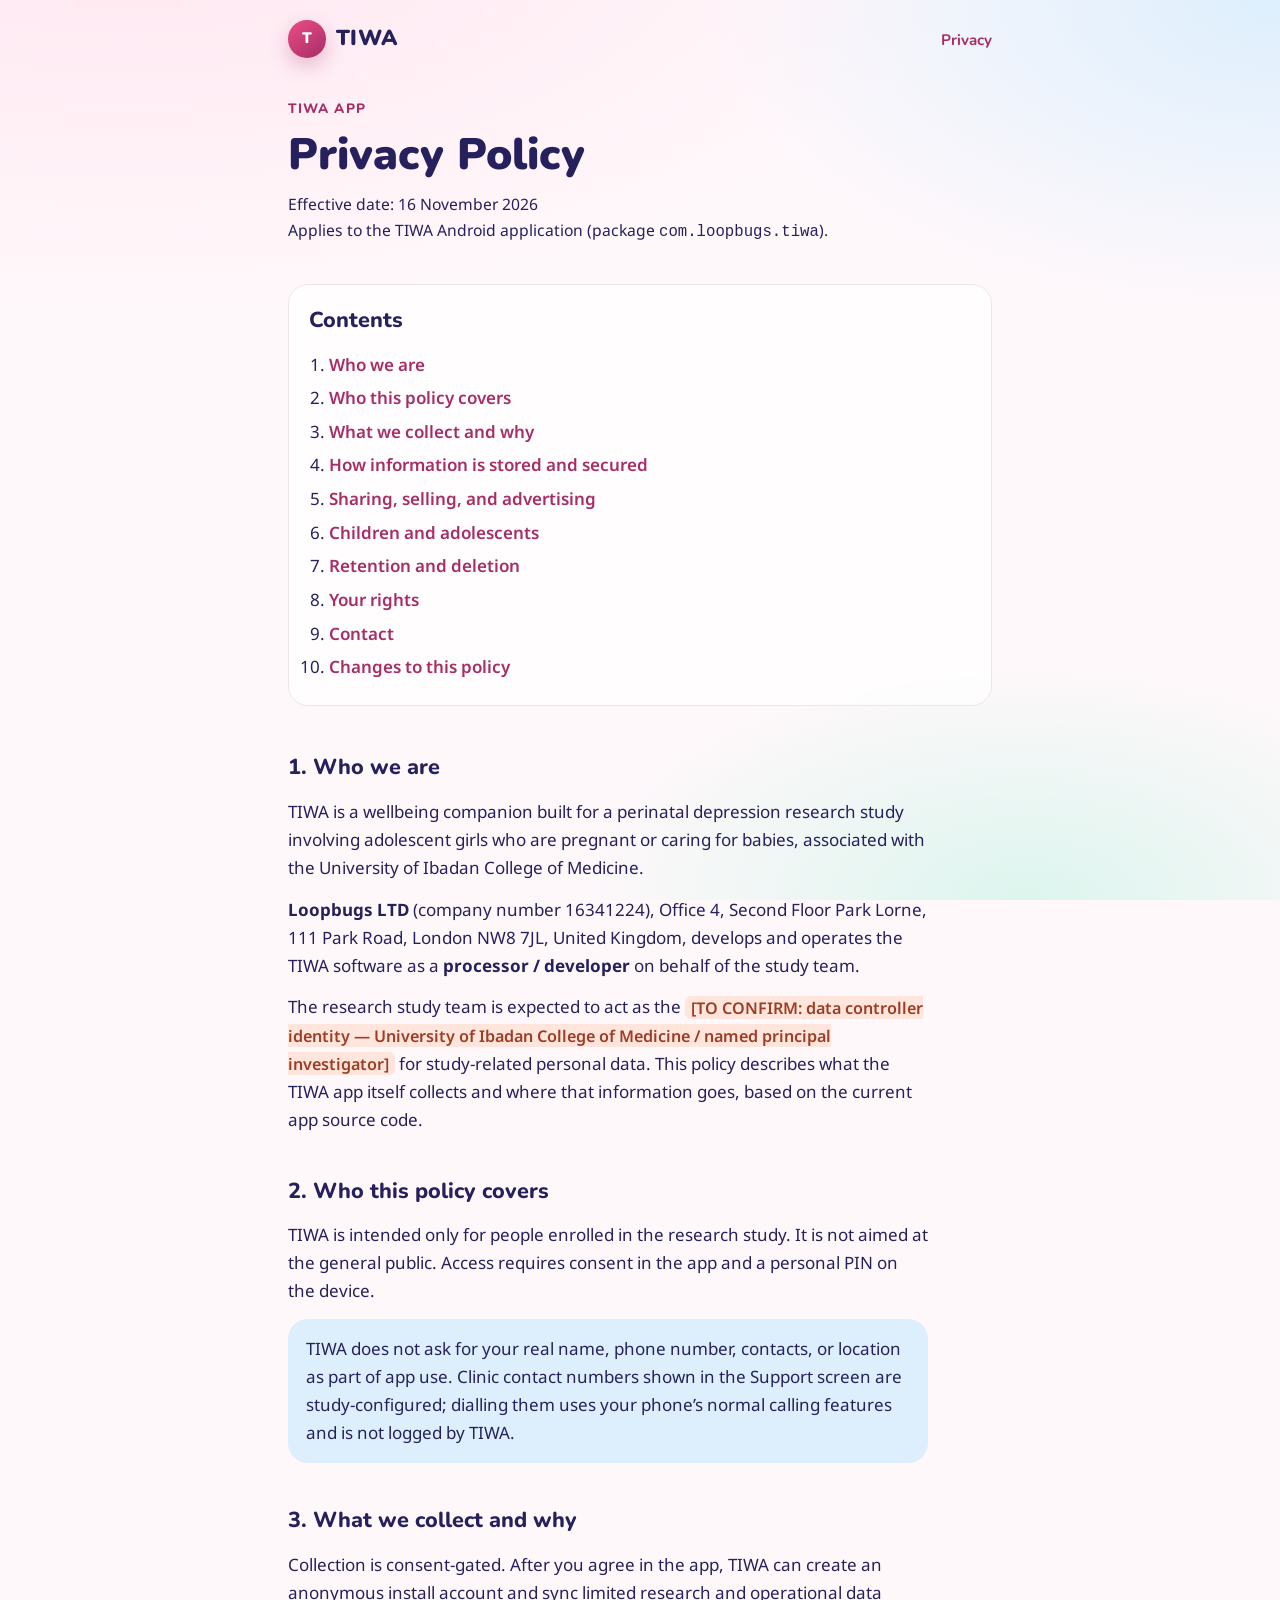
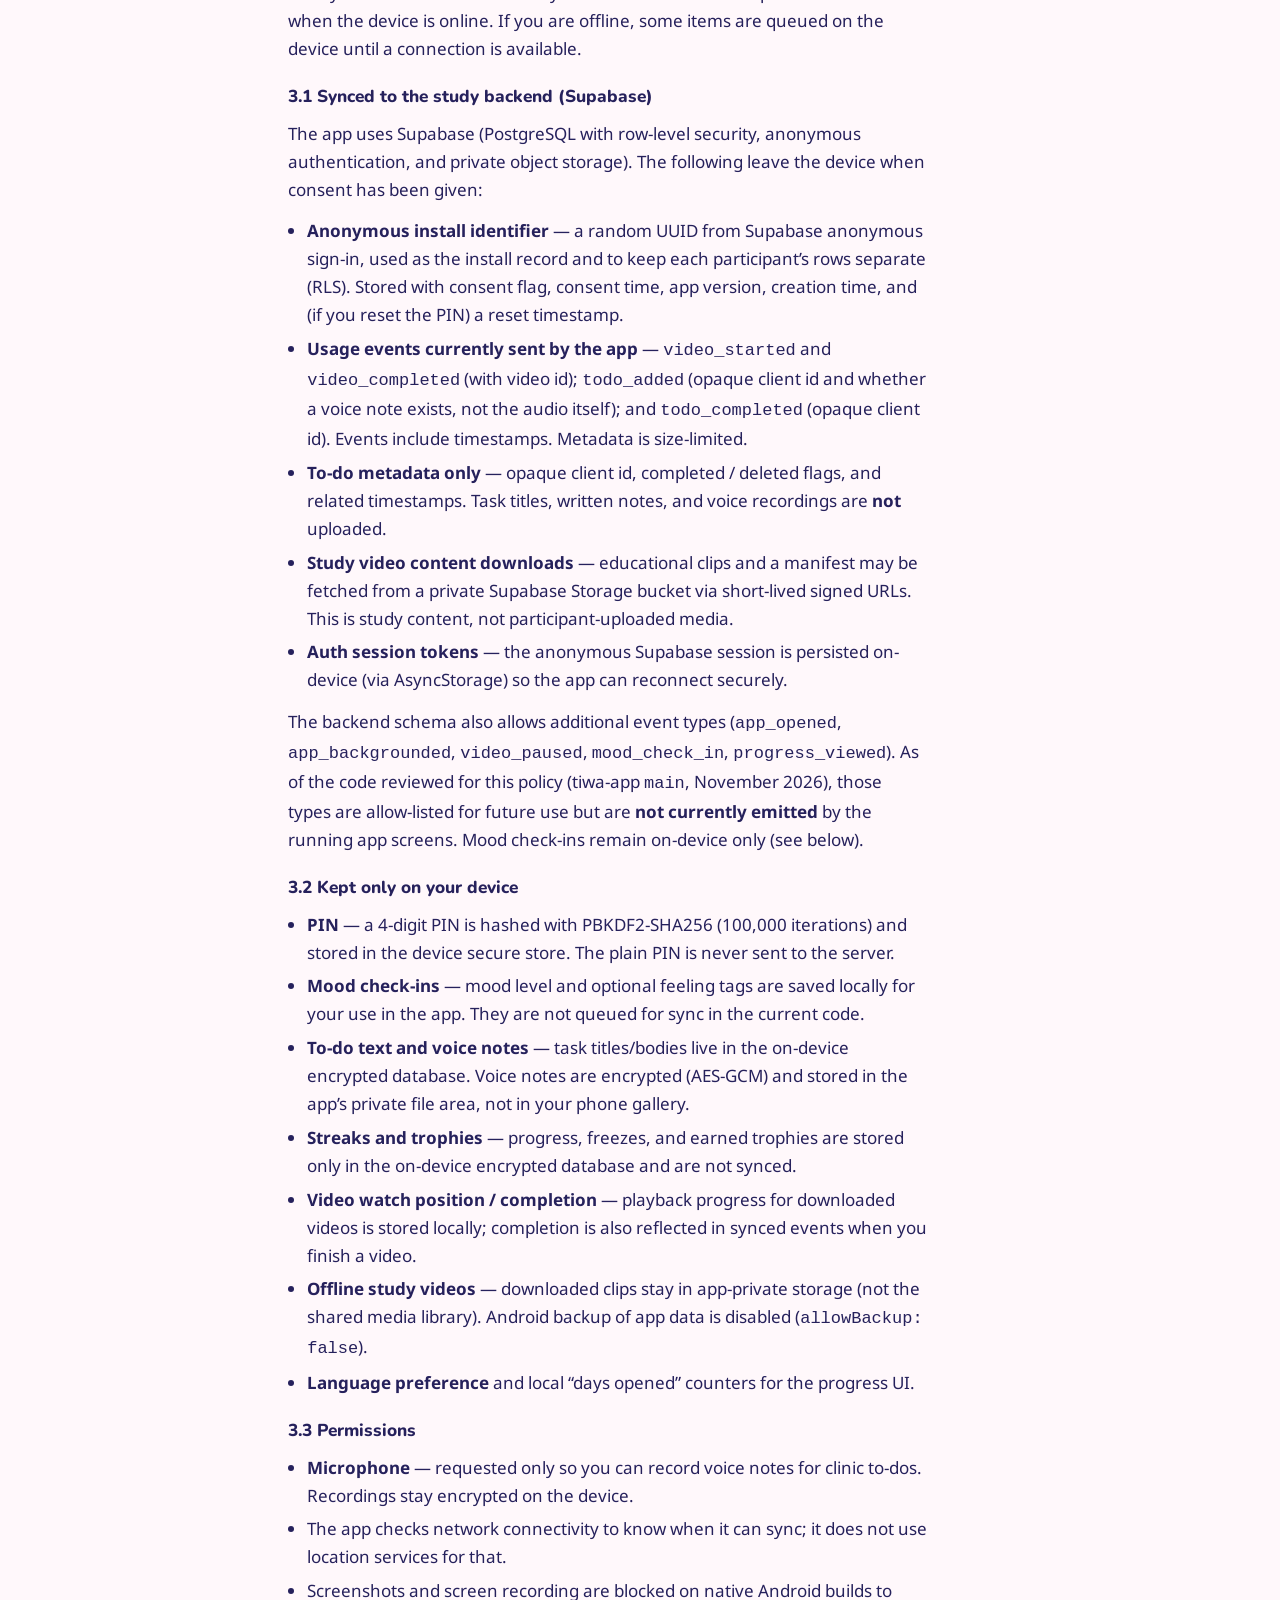
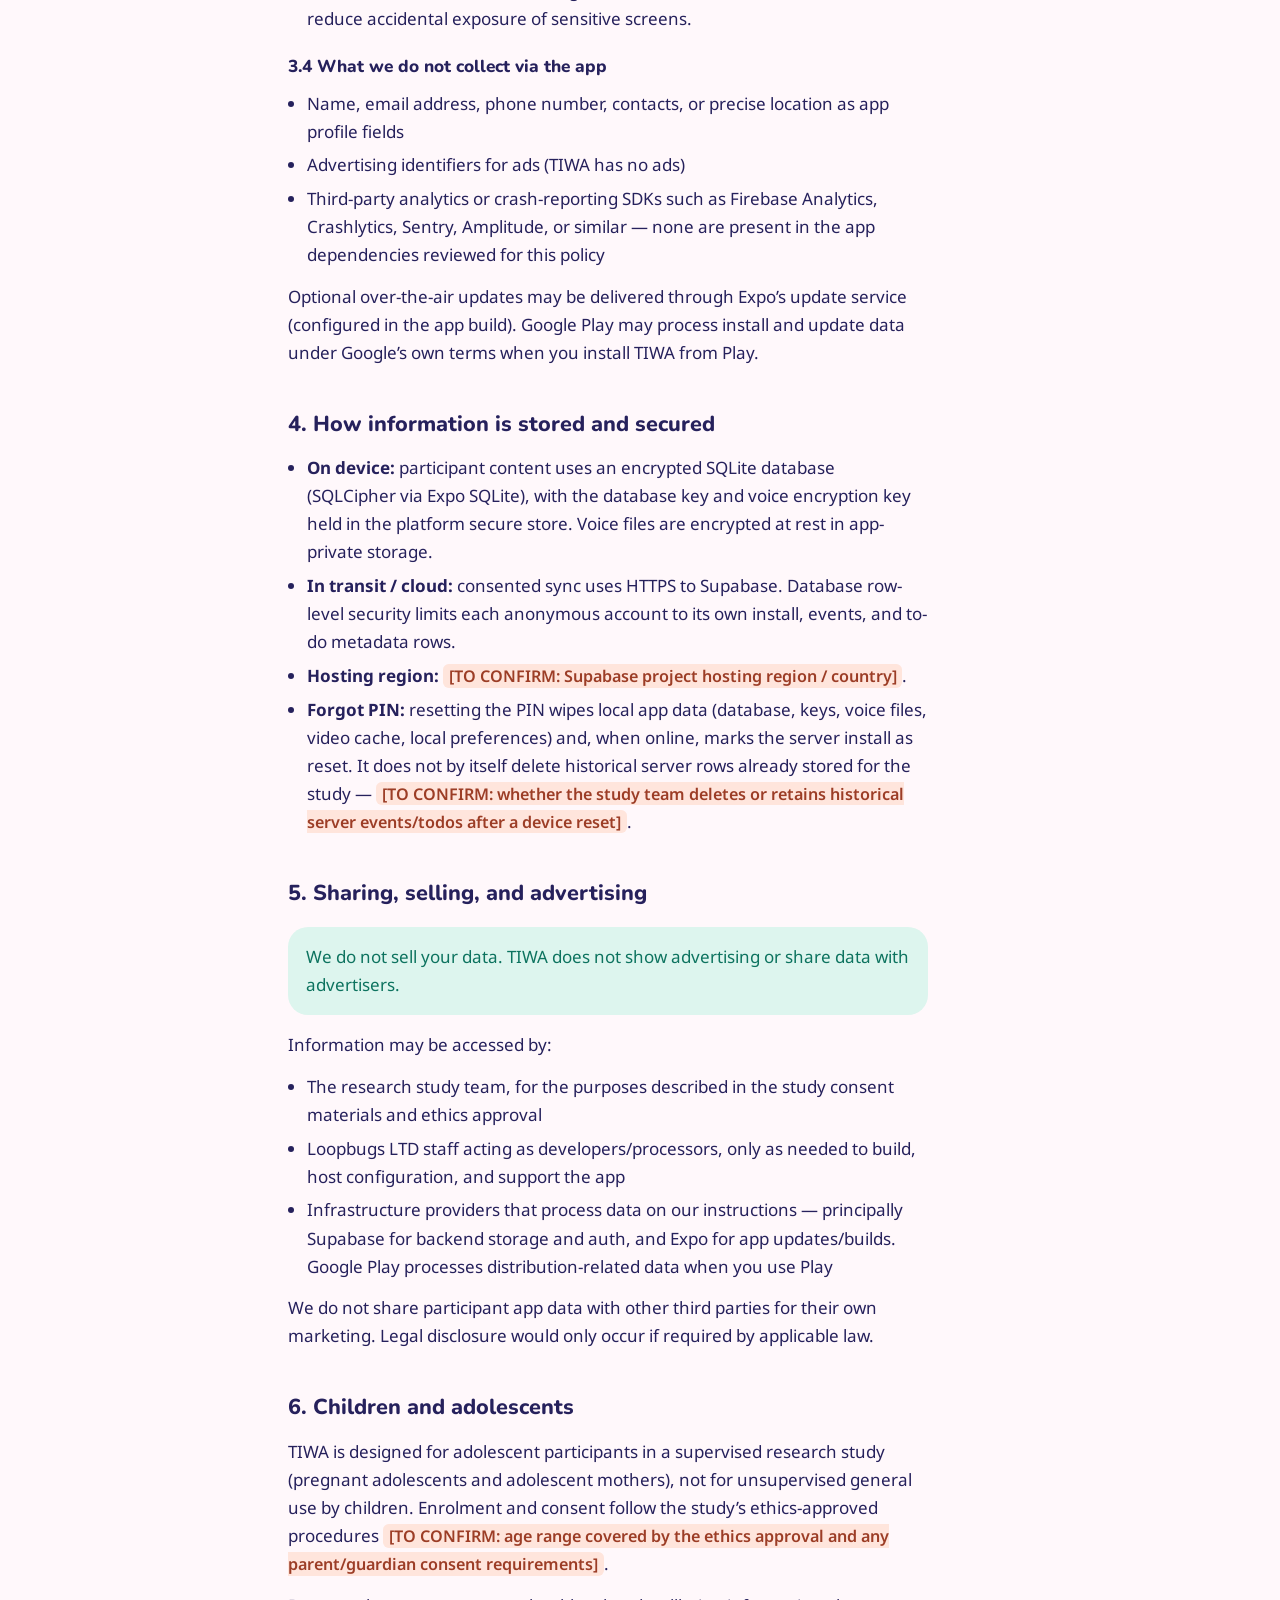
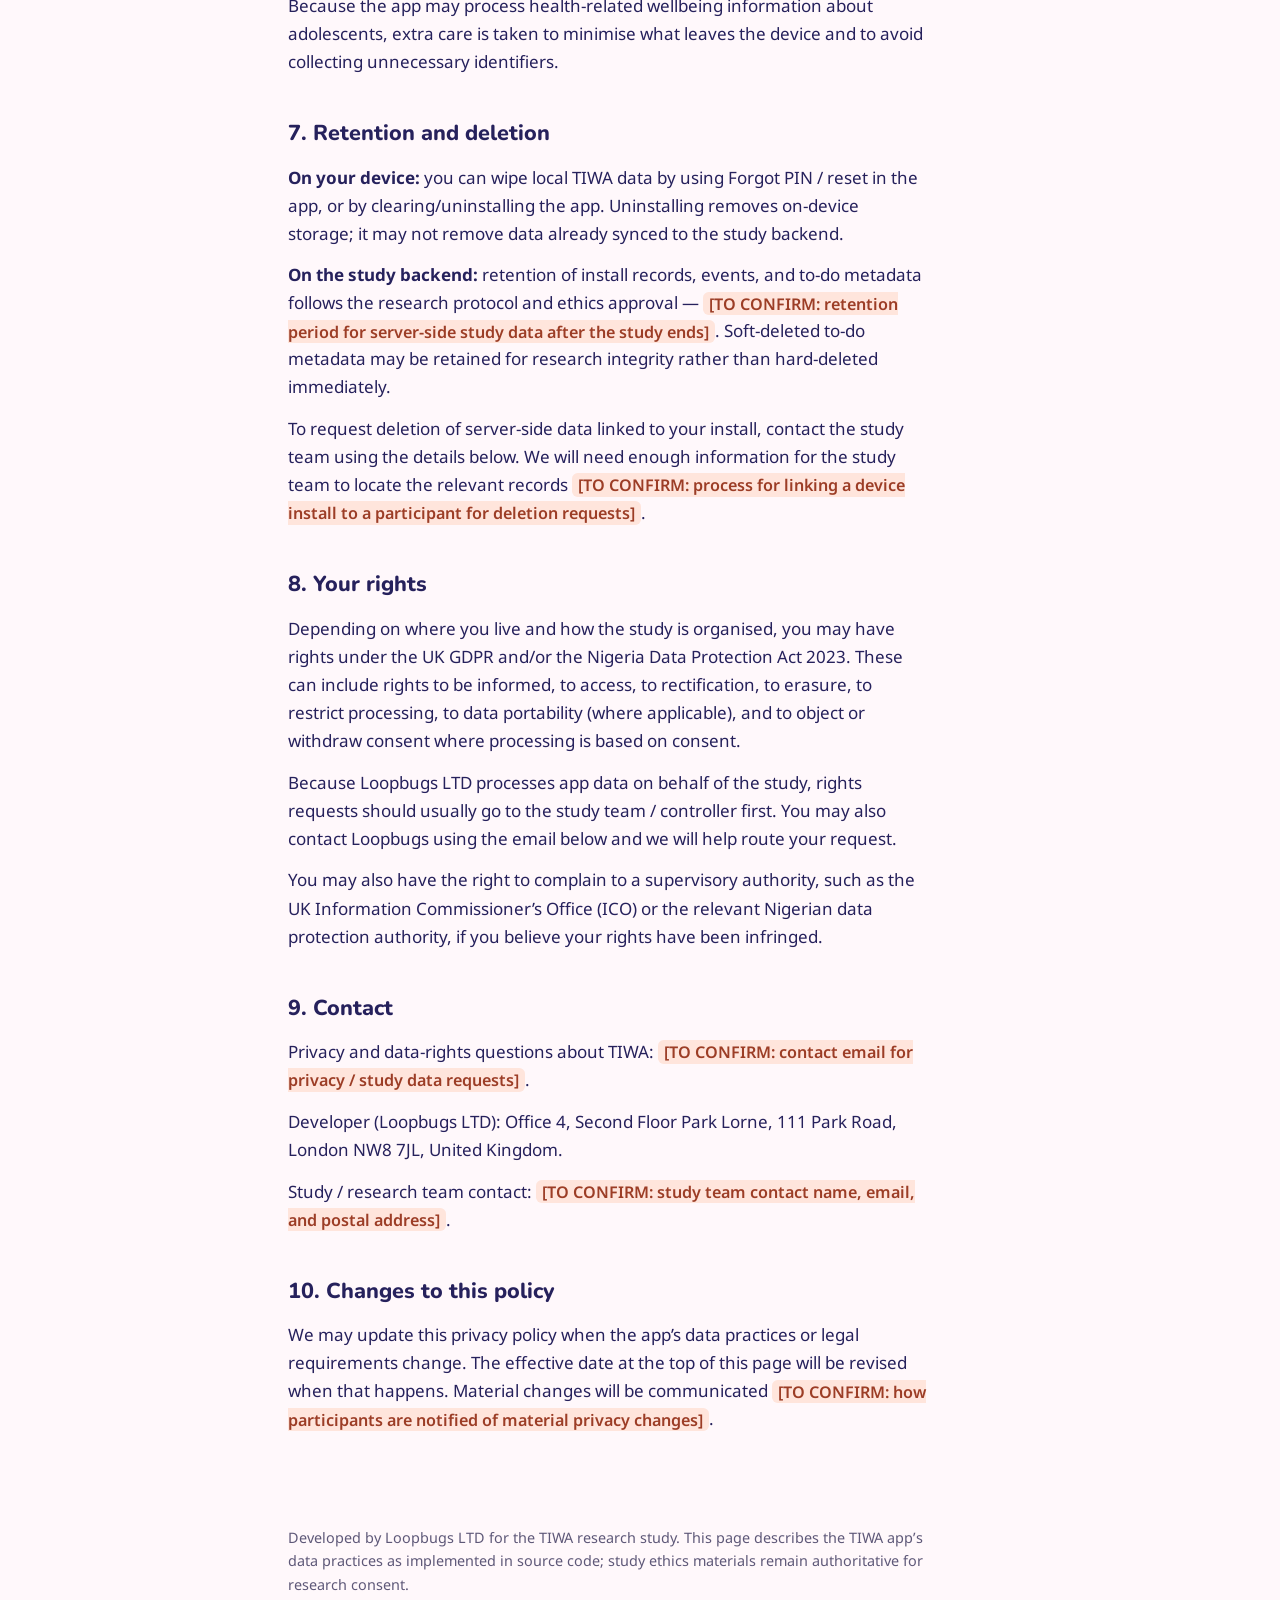
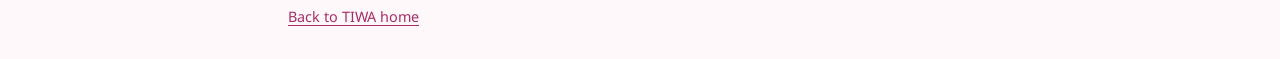
==== privacy/index.html @ a54e152d "Add TIWA static site with privacy policy and Pages deploy Publish a plain HTML/CSS landing page and " ====
<!DOCTYPE html>
<html lang="en">
  <head>
    <meta charset="utf-8" />
    <meta name="viewport" content="width=device-width, initial-scale=1" />
    <meta
      name="description"
      content="Privacy policy for the TIWA Android app used in a University of Ibadan perinatal depression research study."
    />
    <title>Privacy Policy — TIWA</title>
    <link rel="canonical" href="https://tiwa.loopbugs.com/privacy/" />
    <link rel="preconnect" href="https://fonts.googleapis.com" />
    <link rel="preconnect" href="https://fonts.gstatic.com" crossorigin />
    <link
      href="https://fonts.googleapis.com/css2?family=Noto+Sans:wght@400;600;700&family=Nunito:wght@700;800;900&display=swap"
      rel="stylesheet"
    />
    <link rel="stylesheet" href="/styles.css" />
  </head>
  <body>
    <a class="skip-link" href="#main">Skip to content</a>

    <header class="site-header">
      <a class="brand" href="/" aria-label="TIWA home">
        <span class="brand-mark" aria-hidden="true">T</span>
        <span>TIWA</span>
      </a>
      <nav aria-label="Primary">
        <a class="nav-link" href="/privacy/" aria-current="page">Privacy</a>
      </nav>
    </header>

    <main id="main" class="policy">
      <header class="policy-header">
        <p class="eyebrow">TIWA app</p>
        <h1>Privacy Policy</h1>
        <p class="policy-meta">
          Effective date: 16 November 2026<br />
          Applies to the TIWA Android application (package
          <code>com.loopbugs.tiwa</code>).
        </p>
      </header>

      <nav class="toc" aria-labelledby="toc-heading">
        <h2 id="toc-heading">Contents</h2>
        <ol>
          <li><a href="#who">Who we are</a></li>
          <li><a href="#scope">Who this policy covers</a></li>
          <li><a href="#collect">What we collect and why</a></li>
          <li><a href="#store">How information is stored and secured</a></li>
          <li><a href="#share">Sharing, selling, and advertising</a></li>
          <li><a href="#children">Children and adolescents</a></li>
          <li><a href="#retention">Retention and deletion</a></li>
          <li><a href="#rights">Your rights</a></li>
          <li><a href="#contact">Contact</a></li>
          <li><a href="#changes">Changes to this policy</a></li>
        </ol>
      </nav>

      <article>
        <section id="who">
          <h2>1. Who we are</h2>
          <p>
            TIWA is a wellbeing companion built for a perinatal depression
            research study involving adolescent girls who are pregnant or caring
            for babies, associated with the University of Ibadan College of
            Medicine.
          </p>
          <p>
            <strong>Loopbugs LTD</strong> (company number 16341224), Office 4,
            Second Floor Park Lorne, 111 Park Road, London NW8 7JL, United
            Kingdom, develops and operates the TIWA software as a
            <strong>processor / developer</strong> on behalf of the study team.
          </p>
          <p>
            The research study team is expected to act as the
            <span class="placeholder"
              >[TO CONFIRM: data controller identity — University of Ibadan
              College of Medicine / named principal investigator]</span
            >
            for study-related personal data. This policy describes what the TIWA
            app itself collects and where that information goes, based on the
            current app source code.
          </p>
        </section>

        <section id="scope">
          <h2>2. Who this policy covers</h2>
          <p>
            TIWA is intended only for people enrolled in the research study. It
            is not aimed at the general public. Access requires consent in the
            app and a personal PIN on the device.
          </p>
          <p class="callout">
            TIWA does not ask for your real name, phone number, contacts, or
            location as part of app use. Clinic contact numbers shown in the
            Support screen are study-configured; dialling them uses your phone’s
            normal calling features and is not logged by TIWA.
          </p>
        </section>

        <section id="collect">
          <h2>3. What we collect and why</h2>
          <p>
            Collection is consent-gated. After you agree in the app, TIWA can
            create an anonymous install account and sync limited research and
            operational data when the device is online. If you are offline, some
            items are queued on the device until a connection is available.
          </p>

          <h3>3.1 Synced to the study backend (Supabase)</h3>
          <p>
            The app uses Supabase (PostgreSQL with row-level security, anonymous
            authentication, and private object storage). The following leave the
            device when consent has been given:
          </p>
          <ul>
            <li>
              <strong>Anonymous install identifier</strong> — a random UUID from
              Supabase anonymous sign-in, used as the install record and to keep
              each participant’s rows separate (RLS). Stored with consent flag,
              consent time, app version, creation time, and (if you reset the
              PIN) a reset timestamp.
            </li>
            <li>
              <strong>Usage events currently sent by the app</strong> —
              <code>video_started</code> and <code>video_completed</code> (with
              video id); <code>todo_added</code> (opaque client id and whether a
              voice note exists, not the audio itself); and
              <code>todo_completed</code> (opaque client id). Events include
              timestamps. Metadata is size-limited.
            </li>
            <li>
              <strong>To-do metadata only</strong> — opaque client id,
              completed / deleted flags, and related timestamps. Task titles,
              written notes, and voice recordings are
              <strong>not</strong> uploaded.
            </li>
            <li>
              <strong>Study video content downloads</strong> — educational
              clips and a manifest may be fetched from a private Supabase
              Storage bucket via short-lived signed URLs. This is study content,
              not participant-uploaded media.
            </li>
            <li>
              <strong>Auth session tokens</strong> — the anonymous Supabase
              session is persisted on-device (via AsyncStorage) so the app can
              reconnect securely.
            </li>
          </ul>
          <p>
            The backend schema also allows additional event types
            (<code>app_opened</code>, <code>app_backgrounded</code>,
            <code>video_paused</code>, <code>mood_check_in</code>,
            <code>progress_viewed</code>). As of the code reviewed for this
            policy (tiwa-app <code>main</code>, November 2026), those types are
            allow-listed for future use but are <strong>not currently
            emitted</strong> by the running app screens. Mood check-ins remain
            on-device only (see below).
          </p>

          <h3>3.2 Kept only on your device</h3>
          <ul>
            <li>
              <strong>PIN</strong> — a 4-digit PIN is hashed with PBKDF2-SHA256
              (100,000 iterations) and stored in the device secure store. The
              plain PIN is never sent to the server.
            </li>
            <li>
              <strong>Mood check-ins</strong> — mood level and optional feeling
              tags are saved locally for your use in the app. They are not
              queued for sync in the current code.
            </li>
            <li>
              <strong>To-do text and voice notes</strong> — task titles/bodies
              live in the on-device encrypted database. Voice notes are
              encrypted (AES-GCM) and stored in the app’s private file area, not
              in your phone gallery.
            </li>
            <li>
              <strong>Streaks and trophies</strong> — progress, freezes, and
              earned trophies are stored only in the on-device encrypted
              database and are not synced.
            </li>
            <li>
              <strong>Video watch position / completion</strong> — playback
              progress for downloaded videos is stored locally; completion is
              also reflected in synced events when you finish a video.
            </li>
            <li>
              <strong>Offline study videos</strong> — downloaded clips stay in
              app-private storage (not the shared media library). Android backup
              of app data is disabled (<code>allowBackup: false</code>).
            </li>
            <li>
              <strong>Language preference</strong> and local “days opened”
              counters for the progress UI.
            </li>
          </ul>

          <h3>3.3 Permissions</h3>
          <ul>
            <li>
              <strong>Microphone</strong> — requested only so you can record
              voice notes for clinic to-dos. Recordings stay encrypted on the
              device.
            </li>
            <li>
              The app checks network connectivity to know when it can sync; it
              does not use location services for that.
            </li>
            <li>
              Screenshots and screen recording are blocked on native Android
              builds to reduce accidental exposure of sensitive screens.
            </li>
          </ul>

          <h3>3.4 What we do not collect via the app</h3>
          <ul>
            <li>Name, email address, phone number, contacts, or precise location as app profile fields</li>
            <li>Advertising identifiers for ads (TIWA has no ads)</li>
            <li>
              Third-party analytics or crash-reporting SDKs such as Firebase
              Analytics, Crashlytics, Sentry, Amplitude, or similar — none are
              present in the app dependencies reviewed for this policy
            </li>
          </ul>
          <p>
            Optional over-the-air updates may be delivered through Expo’s update
            service (configured in the app build). Google Play may process
            install and update data under Google’s own terms when you install
            TIWA from Play.
          </p>
        </section>

        <section id="store">
          <h2>4. How information is stored and secured</h2>
          <ul>
            <li>
              <strong>On device:</strong> participant content uses an encrypted
              SQLite database (SQLCipher via Expo SQLite), with the database key
              and voice encryption key held in the platform secure store. Voice
              files are encrypted at rest in app-private storage.
            </li>
            <li>
              <strong>In transit / cloud:</strong> consented sync uses HTTPS to
              Supabase. Database row-level security limits each anonymous
              account to its own install, events, and to-do metadata rows.
            </li>
            <li>
              <strong>Hosting region:</strong>
              <span class="placeholder"
                >[TO CONFIRM: Supabase project hosting region / country]</span
              >.
            </li>
            <li>
              <strong>Forgot PIN:</strong> resetting the PIN wipes local app
              data (database, keys, voice files, video cache, local preferences)
              and, when online, marks the server install as reset. It does not
              by itself delete historical server rows already stored for the
              study —
              <span class="placeholder"
                >[TO CONFIRM: whether the study team deletes or retains
                historical server events/todos after a device reset]</span
              >.
            </li>
          </ul>
        </section>

        <section id="share">
          <h2>5. Sharing, selling, and advertising</h2>
          <div class="callout safe">
            We do not sell your data. TIWA does not show advertising or share
            data with advertisers.
          </div>
          <p>Information may be accessed by:</p>
          <ul>
            <li>
              The research study team, for the purposes described in the study
              consent materials and ethics approval
            </li>
            <li>
              Loopbugs LTD staff acting as developers/processors, only as needed
              to build, host configuration, and support the app
            </li>
            <li>
              Infrastructure providers that process data on our instructions —
              principally Supabase for backend storage and auth, and Expo for
              app updates/builds. Google Play processes distribution-related
              data when you use Play
            </li>
          </ul>
          <p>
            We do not share participant app data with other third parties for
            their own marketing. Legal disclosure would only occur if required
            by applicable law.
          </p>
        </section>

        <section id="children">
          <h2>6. Children and adolescents</h2>
          <p>
            TIWA is designed for adolescent participants in a supervised
            research study (pregnant adolescents and adolescent mothers), not
            for unsupervised general use by children. Enrolment and consent
            follow the study’s ethics-approved procedures
            <span class="placeholder"
              >[TO CONFIRM: age range covered by the ethics approval and any
              parent/guardian consent requirements]</span
            >.
          </p>
          <p>
            Because the app may process health-related wellbeing information
            about adolescents, extra care is taken to minimise what leaves the
            device and to avoid collecting unnecessary identifiers.
          </p>
        </section>

        <section id="retention">
          <h2>7. Retention and deletion</h2>
          <p>
            <strong>On your device:</strong> you can wipe local TIWA data by
            using Forgot PIN / reset in the app, or by clearing/uninstalling the
            app. Uninstalling removes on-device storage; it may not remove data
            already synced to the study backend.
          </p>
          <p>
            <strong>On the study backend:</strong> retention of install records,
            events, and to-do metadata follows the research protocol and ethics
            approval —
            <span class="placeholder"
              >[TO CONFIRM: retention period for server-side study data after
              the study ends]</span
            >. Soft-deleted to-do metadata may be retained for research
            integrity rather than hard-deleted immediately.
          </p>
          <p>
            To request deletion of server-side data linked to your install,
            contact the study team using the details below. We will need enough
            information for the study team to locate the relevant records
            <span class="placeholder"
              >[TO CONFIRM: process for linking a device install to a
              participant for deletion requests]</span
            >.
          </p>
        </section>

        <section id="rights">
          <h2>8. Your rights</h2>
          <p>
            Depending on where you live and how the study is organised, you may
            have rights under the UK GDPR and/or the Nigeria Data Protection Act
            2023. These can include rights to be informed, to access, to
            rectification, to erasure, to restrict processing, to data
            portability (where applicable), and to object or withdraw consent
            where processing is based on consent.
          </p>
          <p>
            Because Loopbugs LTD processes app data on behalf of the study,
            rights requests should usually go to the study team / controller
            first. You may also contact Loopbugs using the email below and we
            will help route your request.
          </p>
          <p>
            You may also have the right to complain to a supervisory authority,
            such as the UK Information Commissioner’s Office (ICO) or the
            relevant Nigerian data protection authority, if you believe your
            rights have been infringed.
          </p>
        </section>

        <section id="contact">
          <h2>9. Contact</h2>
          <p>
            Privacy and data-rights questions about TIWA:
            <span class="placeholder"
              >[TO CONFIRM: contact email for privacy / study data
              requests]</span
            >.
          </p>
          <p>
            Developer (Loopbugs LTD): Office 4, Second Floor Park Lorne, 111
            Park Road, London NW8 7JL, United Kingdom.
          </p>
          <p>
            Study / research team contact:
            <span class="placeholder"
              >[TO CONFIRM: study team contact name, email, and postal
              address]</span
            >.
          </p>
        </section>

        <section id="changes">
          <h2>10. Changes to this policy</h2>
          <p>
            We may update this privacy policy when the app’s data practices or
            legal requirements change. The effective date at the top of this
            page will be revised when that happens. Material changes will be
            communicated
            <span class="placeholder"
              >[TO CONFIRM: how participants are notified of material privacy
              changes]</span
            >.
          </p>
        </section>
      </article>
    </main>

    <footer class="site-footer">
      <p>
        Developed by Loopbugs LTD for the TIWA research study. This page
        describes the TIWA app’s data practices as implemented in source code;
        study ethics materials remain authoritative for research consent.
      </p>
      <p><a href="/">Back to TIWA home</a></p>
    </footer>
  </body>
</html>
---- styles.css ----
:root {
  --berry: #a62d66;
  --berry-pressed: #86214f;
  --pink: #ec4d86;
  --ink: #26215c;
  --muted: #5e5878;
  --blush: #fff8fb;
  --surface: #ffffff;
  --border: #efe3ea;
  --track: #f3e3ec;
  --mint-bg: #ddf5ee;
  --mint-fg: #0d735f;
  --sky-bg: #ddeffd;
  --sky-fg: #1b5a92;
  --butter-bg: #fff1c9;
  --peach-bg: #ffe5dc;
  --max: 40rem;
  --pad: clamp(1.25rem, 4vw, 2rem);
  --radius: 1.25rem;
  --font-display: "Nunito", "Segoe UI", sans-serif;
  --font-body: "Noto Sans", "Segoe UI", sans-serif;
}

*,
*::before,
*::after {
  box-sizing: border-box;
}

html {
  scroll-behavior: smooth;
}

body {
  margin: 0;
  min-height: 100vh;
  font-family: var(--font-body);
  font-size: 1.0625rem;
  line-height: 1.65;
  color: var(--ink);
  background:
    radial-gradient(ellipse 120% 80% at 10% -10%, #ffe6f0 0%, transparent 55%),
    radial-gradient(ellipse 90% 70% at 100% 0%, #ddeffd 0%, transparent 50%),
    radial-gradient(ellipse 80% 60% at 80% 100%, #ddf5ee 0%, transparent 45%),
    var(--blush);
  background-attachment: fixed;
}

img {
  max-width: 100%;
  height: auto;
}

a {
  color: var(--berry);
  text-decoration-thickness: 0.08em;
  text-underline-offset: 0.18em;
}

a:hover {
  color: var(--berry-pressed);
}

a:focus-visible,
.button:focus-visible {
  outline: 3px solid var(--pink);
  outline-offset: 3px;
}

.skip-link {
  position: absolute;
  left: 1rem;
  top: -3rem;
  z-index: 20;
  padding: 0.6rem 1rem;
  background: var(--berry);
  color: #fff;
  border-radius: 999px;
  text-decoration: none;
  font-weight: 700;
}

.skip-link:focus {
  top: 1rem;
}

.site-header {
  display: flex;
  align-items: center;
  justify-content: space-between;
  gap: 1rem;
  max-width: calc(var(--max) + 8rem);
  margin: 0 auto;
  padding: 1.25rem var(--pad) 0.5rem;
}

.brand {
  display: inline-flex;
  align-items: center;
  gap: 0.65rem;
  color: inherit;
  text-decoration: none;
  font-family: var(--font-display);
  font-weight: 900;
  font-size: 1.35rem;
  letter-spacing: 0.02em;
}

.brand-mark {
  display: grid;
  place-items: center;
  width: 2.35rem;
  height: 2.35rem;
  border-radius: 50%;
  background: linear-gradient(145deg, var(--pink), var(--berry));
  color: #fff;
  font-size: 0.95rem;
  box-shadow: 0 8px 20px rgba(166, 45, 102, 0.28);
}

.nav-link {
  font-family: var(--font-display);
  font-weight: 700;
  font-size: 0.95rem;
  text-decoration: none;
  color: var(--muted);
}

.nav-link:hover,
.nav-link[aria-current="page"] {
  color: var(--berry);
}

main {
  max-width: calc(var(--max) + 8rem);
  margin: 0 auto;
  padding: 0 var(--pad) 3.5rem;
}

.hero {
  min-height: min(78vh, 42rem);
  display: flex;
  flex-direction: column;
  justify-content: center;
  padding: 2.5rem 0 3rem;
  animation: rise 0.8s ease-out both;
}

.hero-brand {
  margin: 0 0 1.25rem;
  font-family: var(--font-display);
  font-weight: 900;
  font-size: clamp(3.4rem, 14vw, 5.5rem);
  line-height: 0.95;
  letter-spacing: -0.03em;
  background: linear-gradient(120deg, var(--berry) 20%, var(--pink) 85%);
  -webkit-background-clip: text;
  background-clip: text;
  color: transparent;
  animation: soft-glow 4.5s ease-in-out infinite;
}

.hero h1 {
  margin: 0 0 1rem;
  max-width: 18ch;
  font-family: var(--font-display);
  font-weight: 800;
  font-size: clamp(1.55rem, 4.8vw, 2.15rem);
  line-height: 1.25;
  color: var(--ink);
}

.hero-lead {
  margin: 0 0 1.75rem;
  max-width: 36ch;
  color: var(--muted);
  font-size: 1.08rem;
}

.cta-row {
  display: flex;
  flex-wrap: wrap;
  gap: 0.85rem;
  margin-bottom: 1.75rem;
  animation: rise 0.9s 0.12s ease-out both;
}

.button {
  display: inline-flex;
  align-items: center;
  justify-content: center;
  min-height: 3rem;
  padding: 0.75rem 1.35rem;
  border-radius: 999px;
  font-family: var(--font-display);
  font-weight: 800;
  font-size: 1rem;
  text-decoration: none;
  border: 2px solid transparent;
  transition:
    transform 0.18s ease,
    background-color 0.18s ease,
    color 0.18s ease,
    border-color 0.18s ease;
}

.button:hover {
  transform: translateY(-1px);
}

.button-primary {
  background: var(--berry);
  color: #fff;
  box-shadow: 0 10px 24px rgba(166, 45, 102, 0.28);
}

.button-primary:hover {
  background: var(--berry-pressed);
  color: #fff;
}

.button-secondary {
  background: transparent;
  color: var(--berry);
  border-color: rgba(166, 45, 102, 0.35);
}

.button-secondary:hover {
  background: #ffe6f0;
  color: var(--berry-pressed);
}

.notice {
  display: inline-block;
  max-width: 34rem;
  padding: 0.85rem 1.1rem;
  border-radius: var(--radius);
  background: var(--butter-bg);
  color: #835300;
  font-size: 0.95rem;
  animation: rise 1s 0.2s ease-out both;
}

.section {
  padding: 0.5rem 0 2.5rem;
}

.section h2 {
  margin: 0 0 0.75rem;
  font-family: var(--font-display);
  font-weight: 800;
  font-size: 1.45rem;
}

.section p {
  margin: 0;
  max-width: 40rem;
  color: var(--muted);
}

.site-footer {
  max-width: calc(var(--max) + 8rem);
  margin: 0 auto;
  padding: 0 var(--pad) 2.5rem;
  color: var(--muted);
  font-size: 0.9rem;
}

.site-footer p {
  margin: 0 0 0.5rem;
  max-width: 40rem;
}

/* Privacy page */
.policy-header {
  padding: 2rem 0 1.5rem;
  animation: rise 0.7s ease-out both;
}

.policy-header .eyebrow {
  margin: 0 0 0.6rem;
  font-family: var(--font-display);
  font-weight: 800;
  font-size: 0.85rem;
  letter-spacing: 0.08em;
  text-transform: uppercase;
  color: var(--berry);
}

.policy-header h1 {
  margin: 0 0 0.75rem;
  font-family: var(--font-display);
  font-weight: 900;
  font-size: clamp(2rem, 7vw, 2.75rem);
  line-height: 1.15;
}

.policy-meta {
  margin: 0;
  color: var(--muted);
  font-size: 0.98rem;
}

.toc {
  margin: 0 0 2.5rem;
  padding: 1.15rem 1.25rem;
  border-radius: var(--radius);
  background: rgba(255, 255, 255, 0.72);
  border: 1px solid var(--border);
  backdrop-filter: blur(6px);
}

.toc h2 {
  margin: 0 0 0.65rem;
  font-family: var(--font-display);
  font-size: 1rem;
  font-weight: 800;
}

.toc ol {
  margin: 0;
  padding-left: 1.25rem;
}

.toc li {
  margin: 0.35rem 0;
}

.toc a {
  text-decoration: none;
  font-weight: 600;
}

.toc a:hover {
  text-decoration: underline;
}

.policy article {
  max-width: var(--max);
}

.policy section {
  margin: 0 0 2.25rem;
  padding-top: 0.25rem;
  scroll-margin-top: 1rem;
  animation: rise 0.75s ease-out both;
}

.policy h2 {
  margin: 0 0 0.75rem;
  font-family: var(--font-display);
  font-weight: 800;
  font-size: 1.35rem;
}

.policy h3 {
  margin: 1.25rem 0 0.5rem;
  font-family: var(--font-display);
  font-weight: 800;
  font-size: 1.08rem;
}

.policy p,
.policy li {
  color: var(--ink);
}

.policy p {
  margin: 0 0 0.85rem;
}

.policy ul {
  margin: 0 0 0.85rem;
  padding-left: 1.2rem;
}

.policy li {
  margin: 0.35rem 0;
}

.placeholder {
  display: inline;
  padding: 0.05em 0.35em;
  border-radius: 0.35em;
  background: var(--peach-bg);
  color: #9c3d26;
  font-family: var(--font-body);
  font-weight: 600;
  font-size: 0.95em;
}

.callout {
  margin: 1rem 0;
  padding: 1rem 1.1rem;
  border-radius: var(--radius);
  background: var(--sky-bg);
  color: var(--sky-fg);
}

.callout.safe {
  background: var(--mint-bg);
  color: var(--mint-fg);
}

@media (prefers-reduced-motion: reduce) {
  *,
  *::before,
  *::after {
    animation: none !important;
    transition: none !important;
    scroll-behavior: auto !important;
  }
}

@keyframes rise {
  from {
    opacity: 0;
    transform: translateY(12px);
  }
  to {
    opacity: 1;
    transform: translateY(0);
  }
}

@keyframes soft-glow {
  0%,
  100% {
    filter: saturate(1);
  }
  50% {
    filter: saturate(1.15);
  }
}
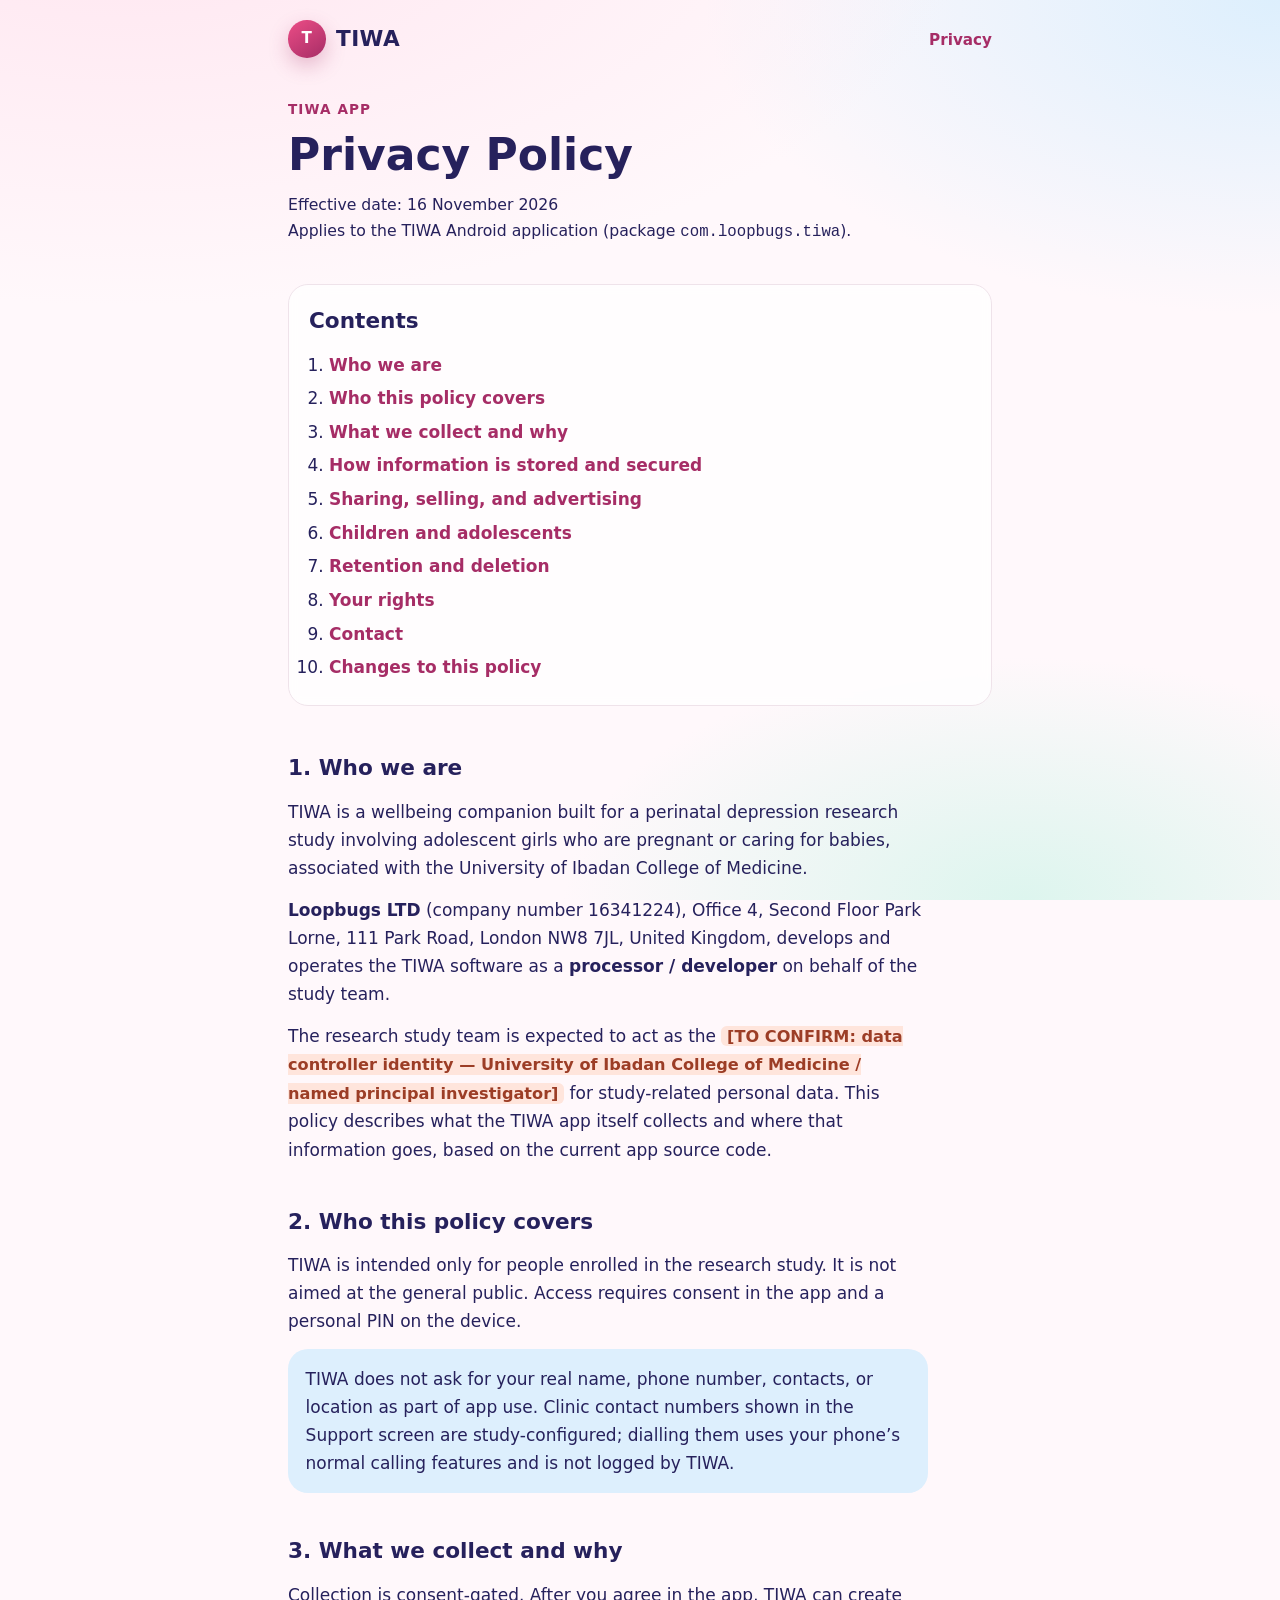
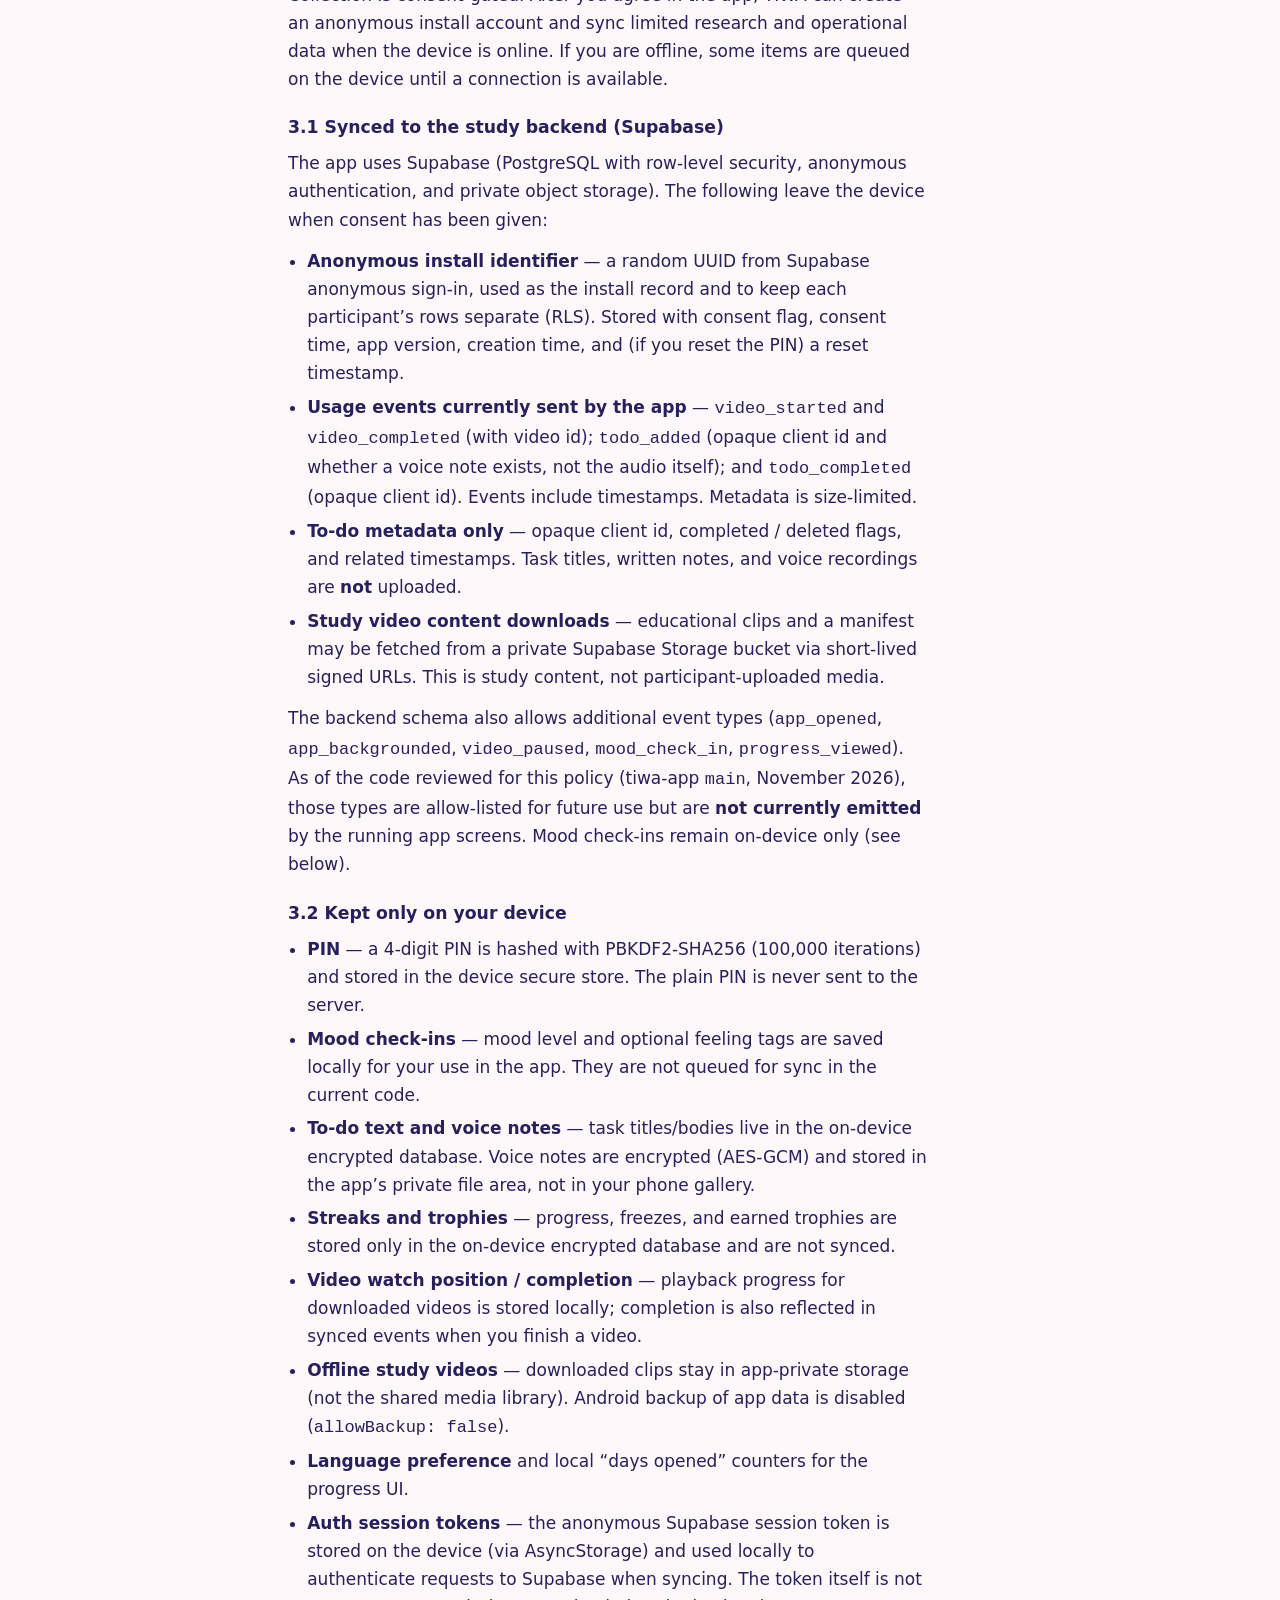
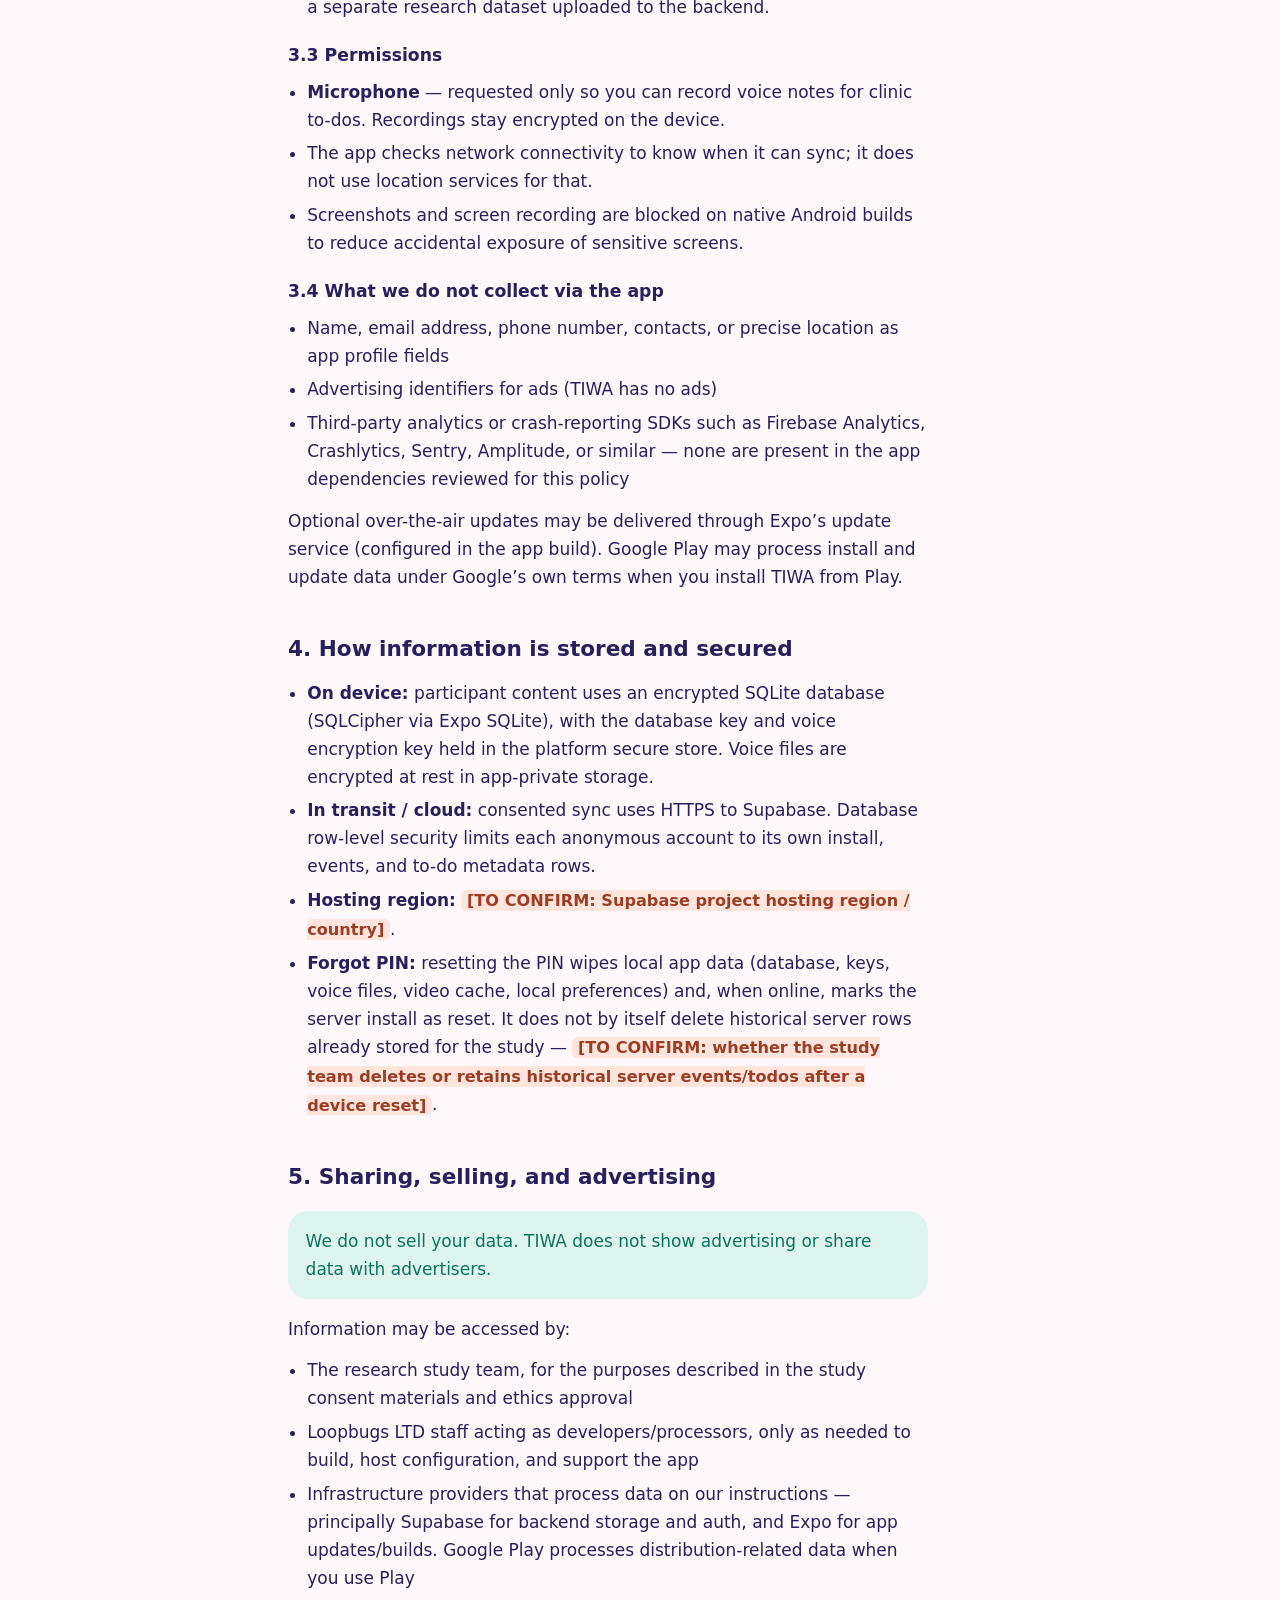
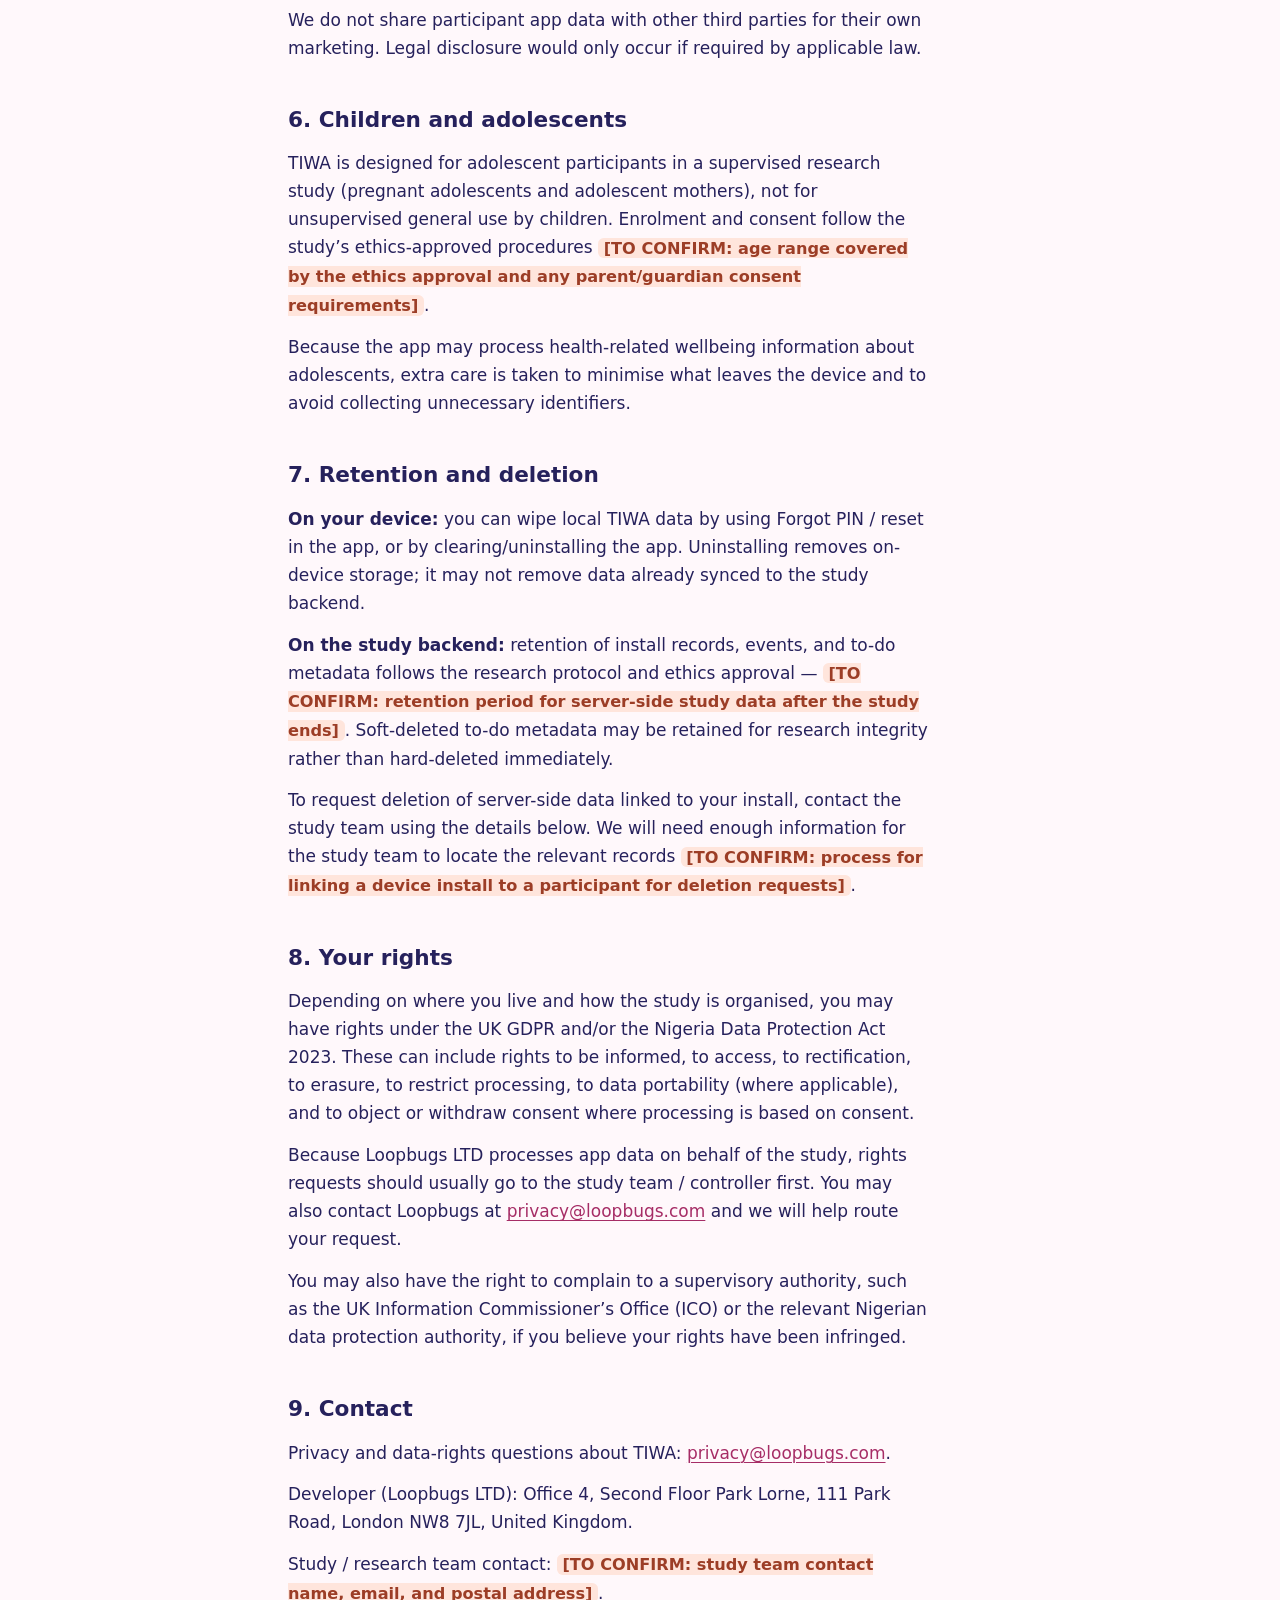
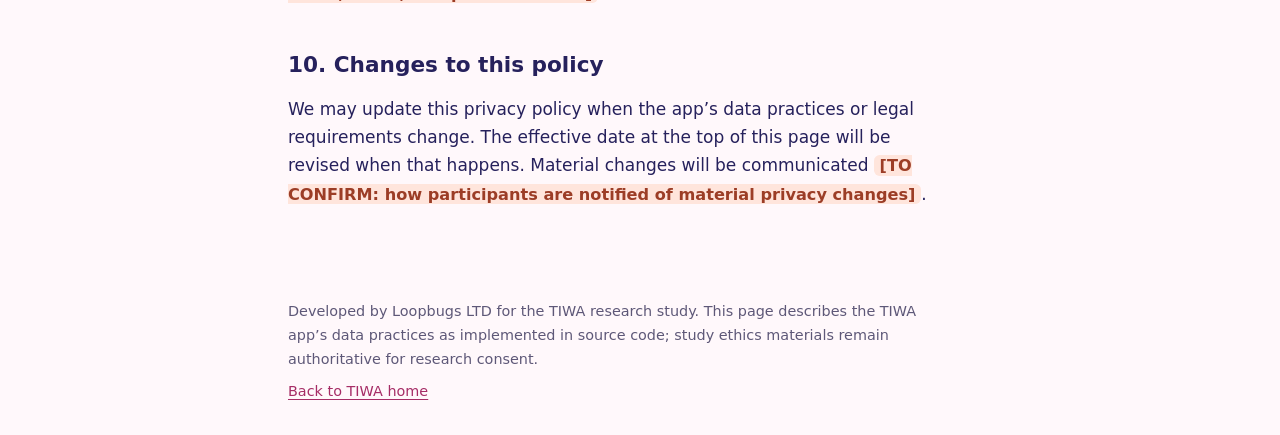
==== commit cd84b509: "Fix privacy contact, fonts, and auth-token wording Use privacy@loopbugs.com for contact and rights, " ====
--- a/privacy/index.html
+++ b/privacy/index.html
@@ -9,12 +9,6 @@
     />
     <title>Privacy Policy — TIWA</title>
     <link rel="canonical" href="https://tiwa.loopbugs.com/privacy/" />
-    <link rel="preconnect" href="https://fonts.googleapis.com" />
-    <link rel="preconnect" href="https://fonts.gstatic.com" crossorigin />
-    <link
-      href="https://fonts.googleapis.com/css2?family=Noto+Sans:wght@400;600;700&family=Nunito:wght@700;800;900&display=swap"
-      rel="stylesheet"
-    />
     <link rel="stylesheet" href="/styles.css" />
   </head>
   <body>
@@ -142,11 +136,6 @@
               Storage bucket via short-lived signed URLs. This is study content,
               not participant-uploaded media.
             </li>
-            <li>
-              <strong>Auth session tokens</strong> — the anonymous Supabase
-              session is persisted on-device (via AsyncStorage) so the app can
-              reconnect securely.
-            </li>
           </ul>
           <p>
             The backend schema also allows additional event types
@@ -195,6 +184,13 @@
             <li>
               <strong>Language preference</strong> and local “days opened”
               counters for the progress UI.
+            </li>
+            <li>
+              <strong>Auth session tokens</strong> — the anonymous Supabase
+              session token is stored on the device (via AsyncStorage) and used
+              locally to authenticate requests to Supabase when syncing. The
+              token itself is not a separate research dataset uploaded to the
+              backend.
             </li>
           </ul>
 
@@ -358,8 +354,9 @@
           <p>
             Because Loopbugs LTD processes app data on behalf of the study,
             rights requests should usually go to the study team / controller
-            first. You may also contact Loopbugs using the email below and we
-            will help route your request.
+            first. You may also contact Loopbugs at
+            <a href="mailto:privacy@loopbugs.com">privacy@loopbugs.com</a>
+            and we will help route your request.
           </p>
           <p>
             You may also have the right to complain to a supervisory authority,
@@ -373,10 +370,7 @@
           <h2>9. Contact</h2>
           <p>
             Privacy and data-rights questions about TIWA:
-            <span class="placeholder"
-              >[TO CONFIRM: contact email for privacy / study data
-              requests]</span
-            >.
+            <a href="mailto:privacy@loopbugs.com">privacy@loopbugs.com</a>.
           </p>
           <p>
             Developer (Loopbugs LTD): Office 4, Second Floor Park Lorne, 111
--- a/styles.css
+++ b/styles.css
@@ -17,8 +17,10 @@
   --max: 40rem;
   --pad: clamp(1.25rem, 4vw, 2rem);
   --radius: 1.25rem;
-  --font-display: "Nunito", "Segoe UI", sans-serif;
-  --font-body: "Noto Sans", "Segoe UI", sans-serif;
+  --font-display: system-ui, -apple-system, "Segoe UI", Roboto, "Noto Sans",
+    sans-serif;
+  --font-body: system-ui, -apple-system, "Segoe UI", Roboto, "Noto Sans",
+    sans-serif;
 }
 
 *,
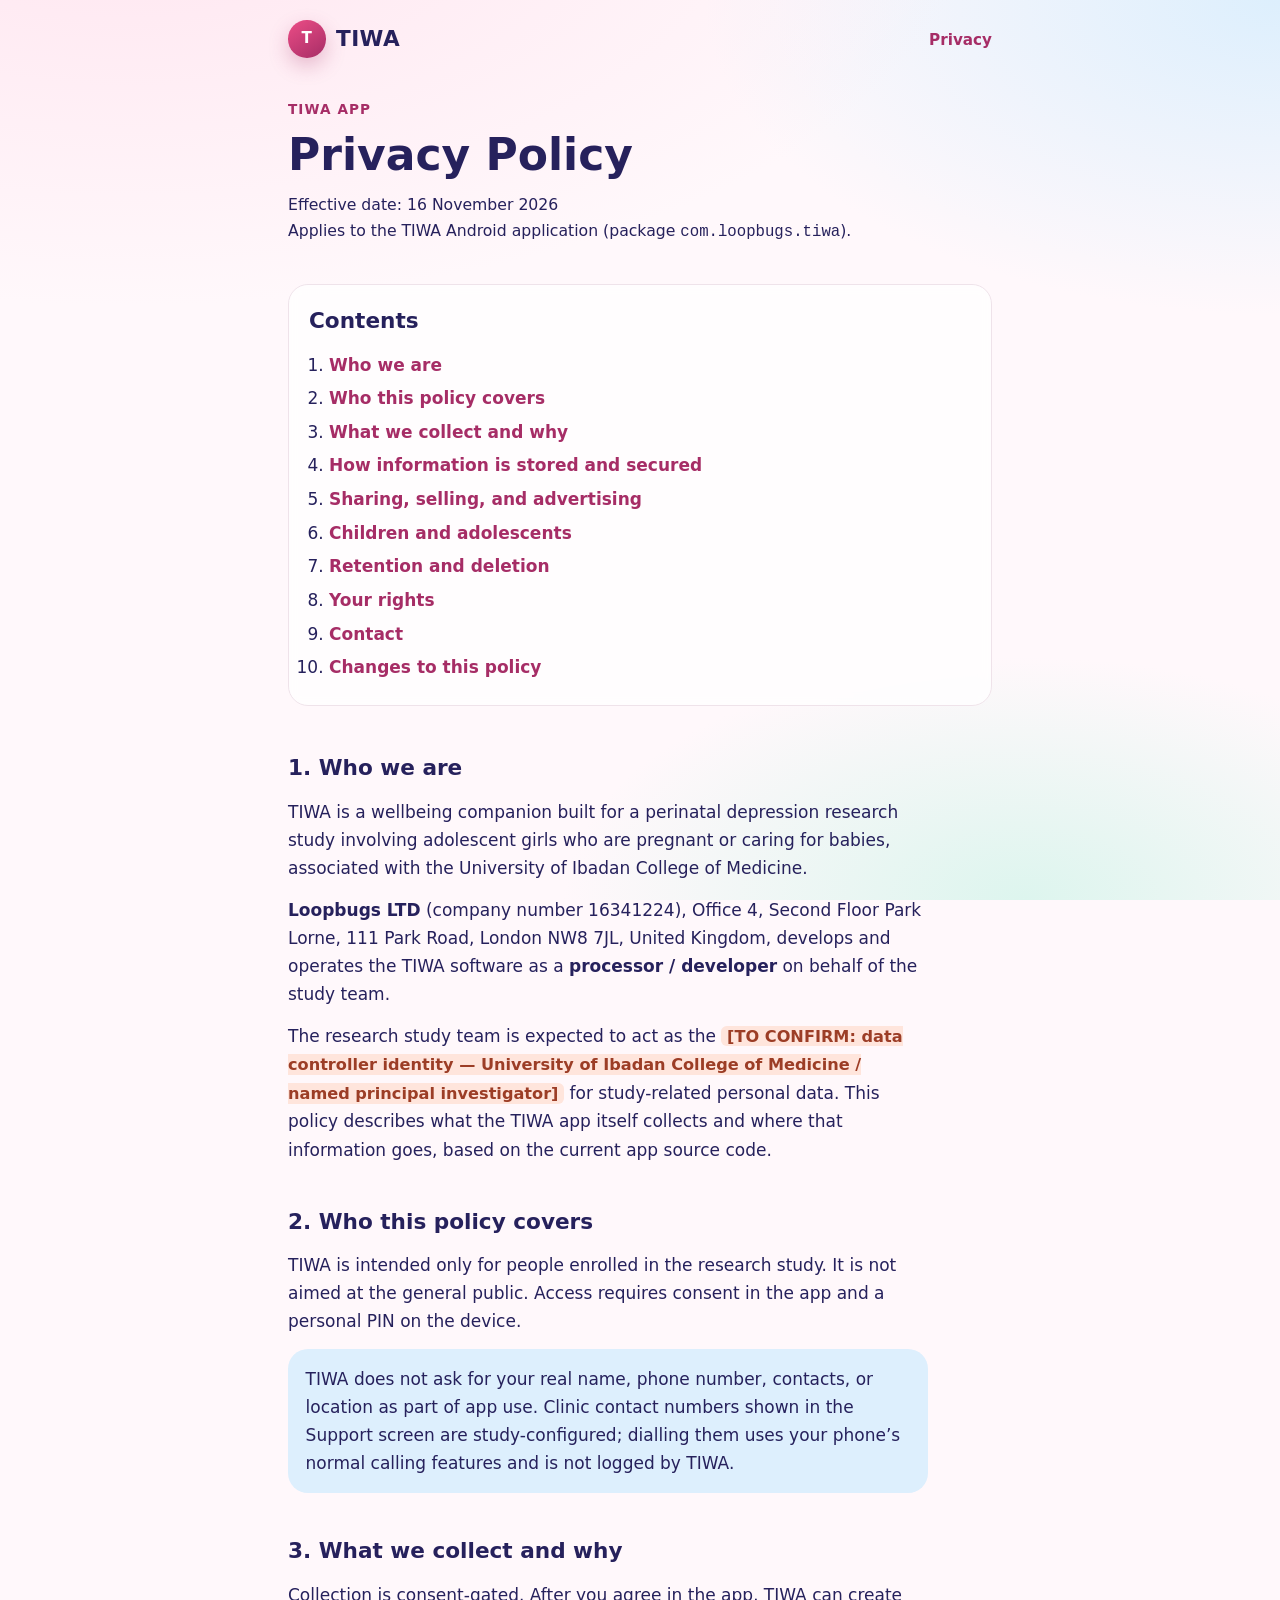
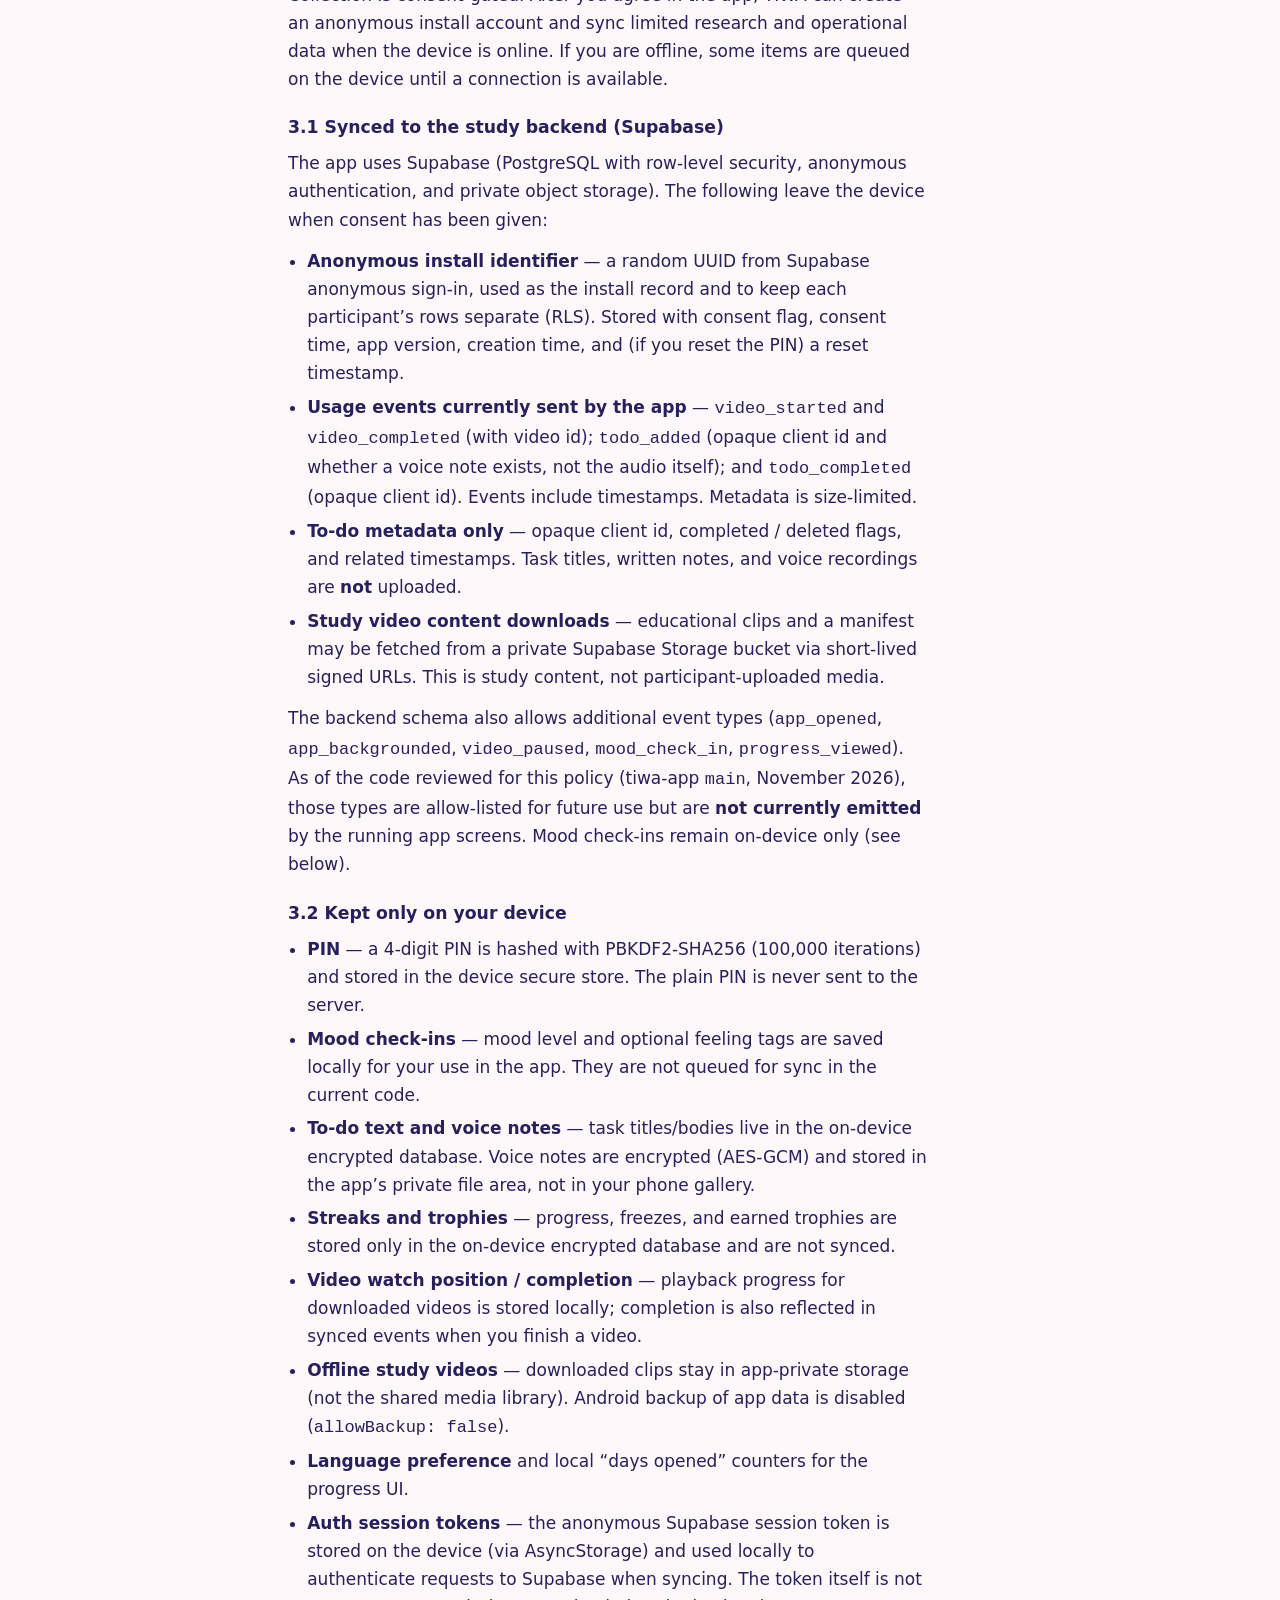
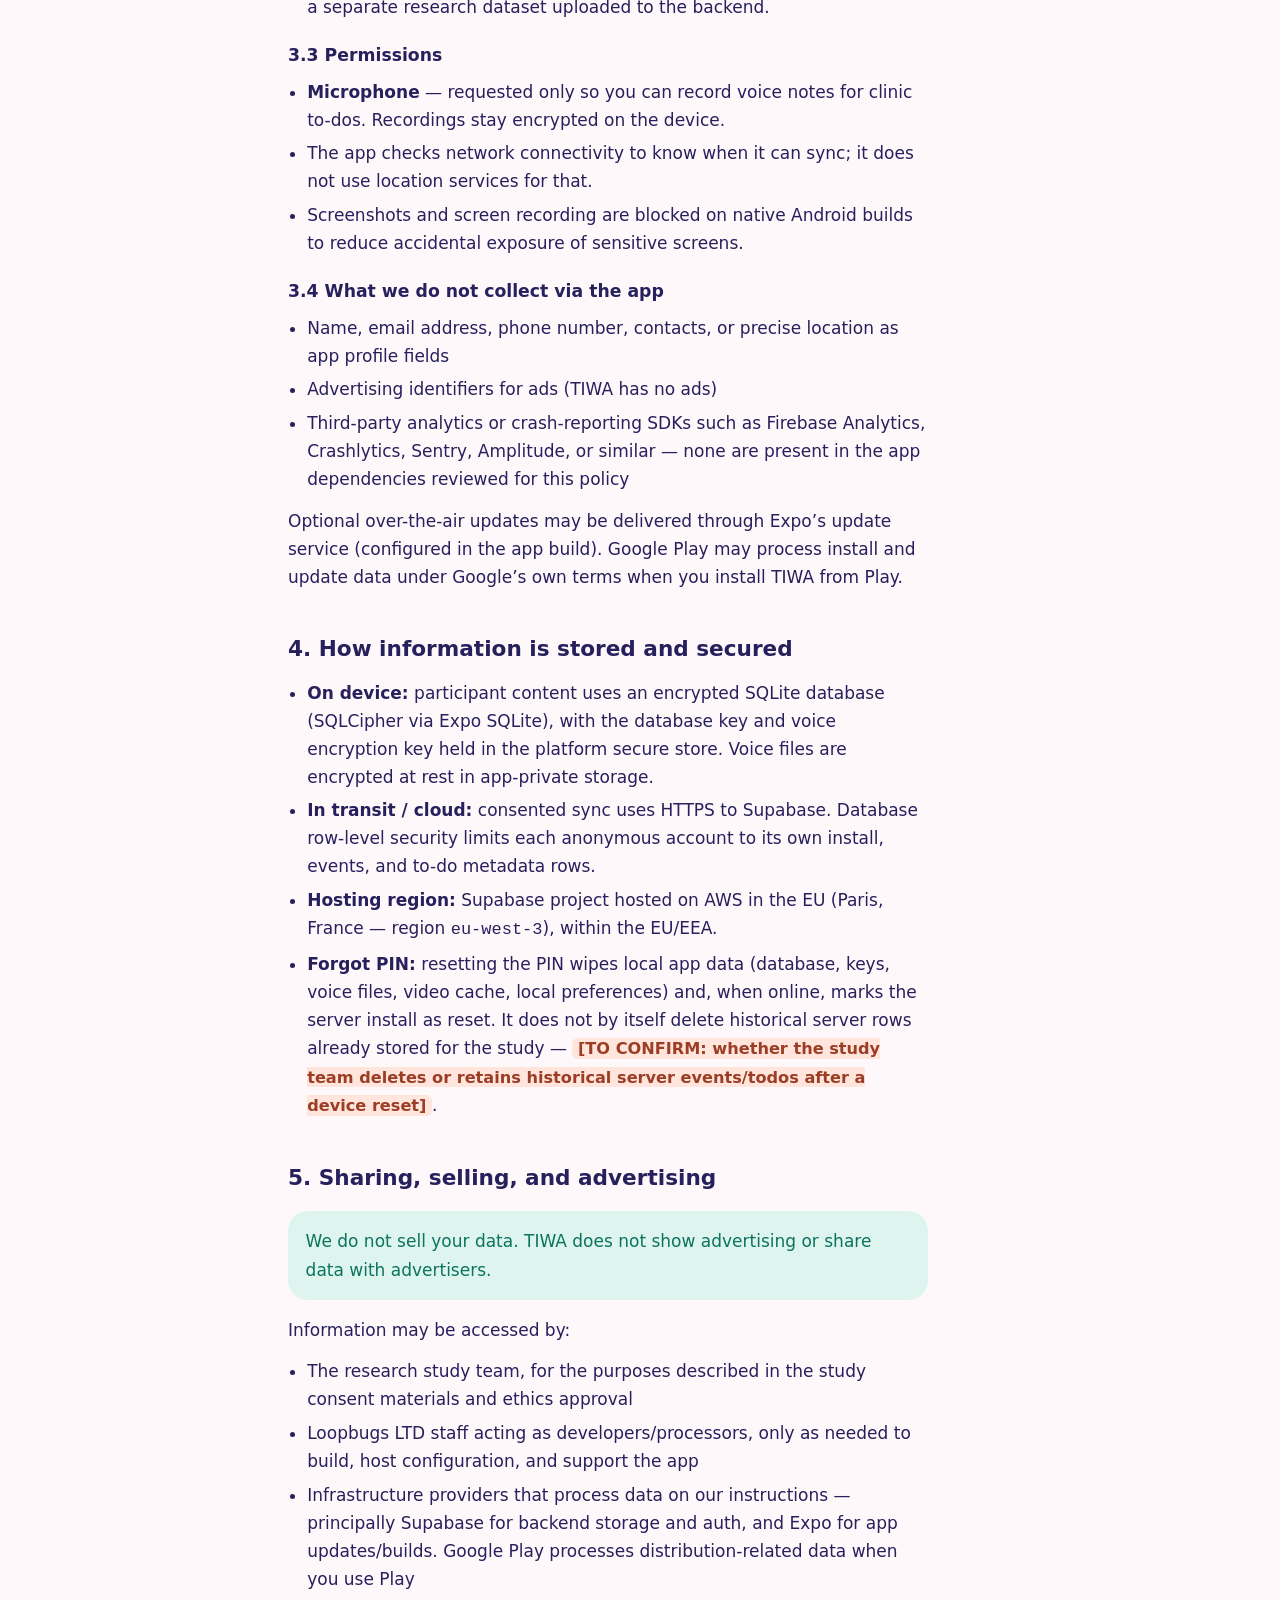
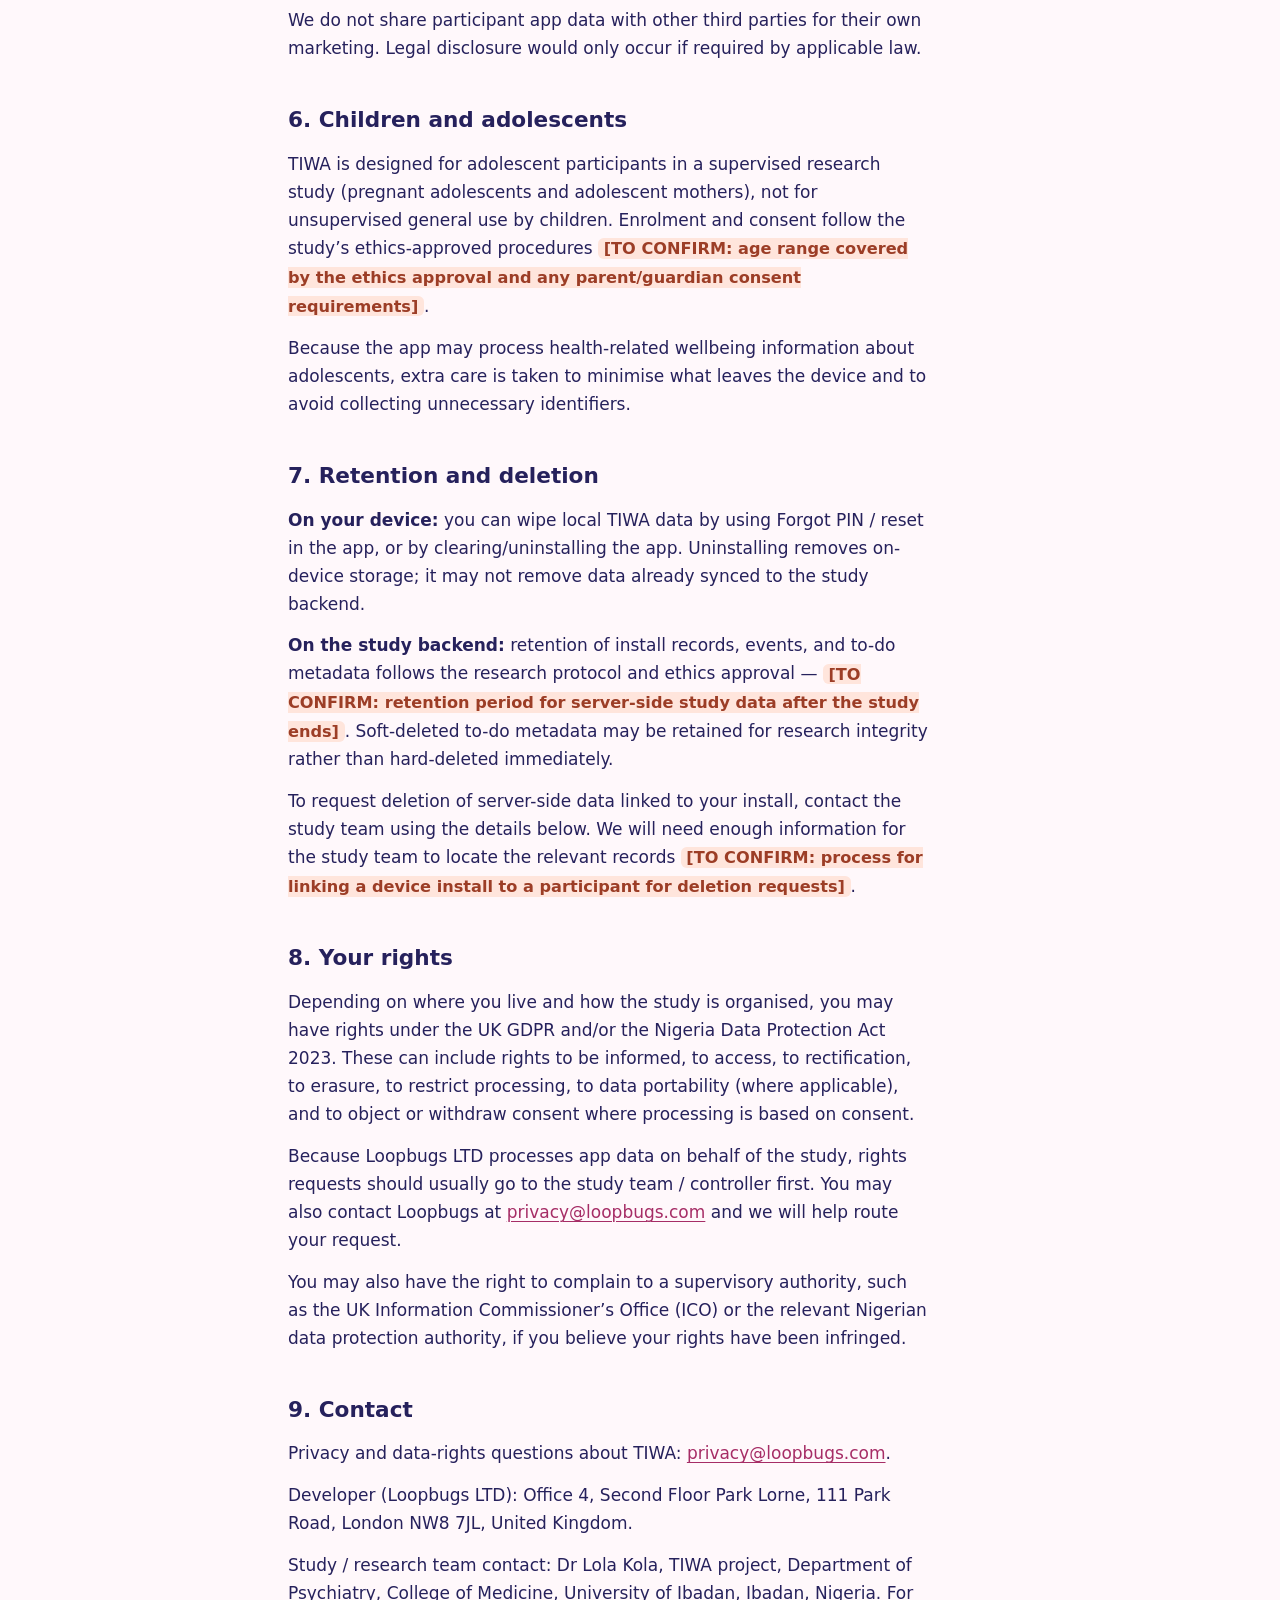
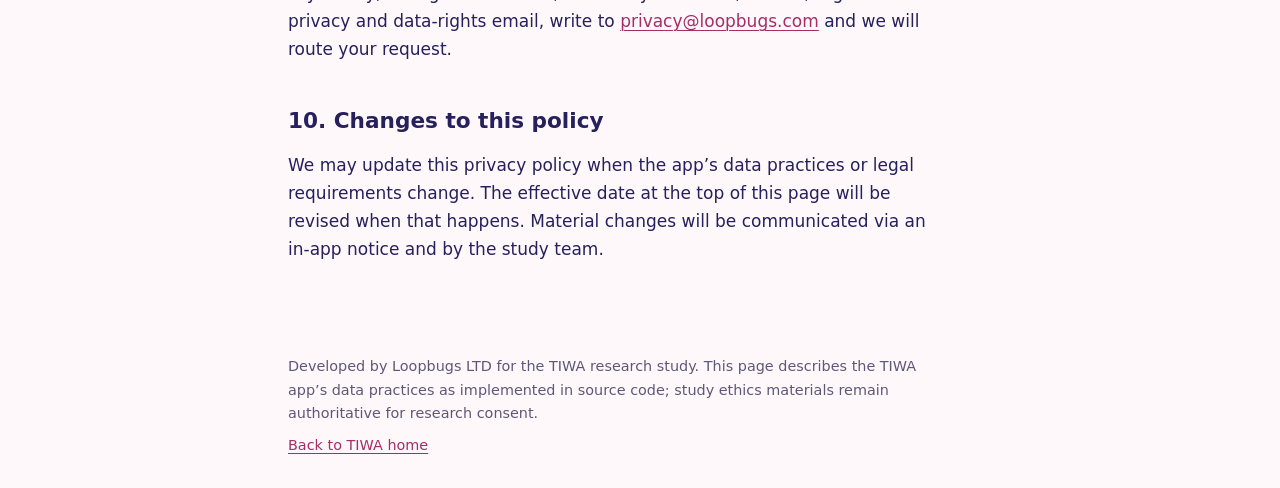
==== commit ece694af: "Fill hosting region, study contact, and change-notice details Confirm Supabase EU (Paris) hosting, D" ====
--- a/privacy/index.html
+++ b/privacy/index.html
@@ -244,10 +244,9 @@
               account to its own install, events, and to-do metadata rows.
             </li>
             <li>
-              <strong>Hosting region:</strong>
-              <span class="placeholder"
-                >[TO CONFIRM: Supabase project hosting region / country]</span
-              >.
+              <strong>Hosting region:</strong> Supabase project hosted on AWS in
+              the EU (Paris, France — region <code>eu-west-3</code>), within the
+              EU/EEA.
             </li>
             <li>
               <strong>Forgot PIN:</strong> resetting the PIN wipes local app
@@ -377,11 +376,11 @@
             Park Road, London NW8 7JL, United Kingdom.
           </p>
           <p>
-            Study / research team contact:
-            <span class="placeholder"
-              >[TO CONFIRM: study team contact name, email, and postal
-              address]</span
-            >.
+            Study / research team contact: Dr Lola Kola, TIWA project,
+            Department of Psychiatry, College of Medicine, University of Ibadan,
+            Ibadan, Nigeria. For privacy and data-rights email, write to
+            <a href="mailto:privacy@loopbugs.com">privacy@loopbugs.com</a>
+            and we will route your request.
           </p>
         </section>
 
@@ -391,11 +390,7 @@
             We may update this privacy policy when the app’s data practices or
             legal requirements change. The effective date at the top of this
             page will be revised when that happens. Material changes will be
-            communicated
-            <span class="placeholder"
-              >[TO CONFIRM: how participants are notified of material privacy
-              changes]</span
-            >.
+            communicated via an in-app notice and by the study team.
           </p>
         </section>
       </article>
